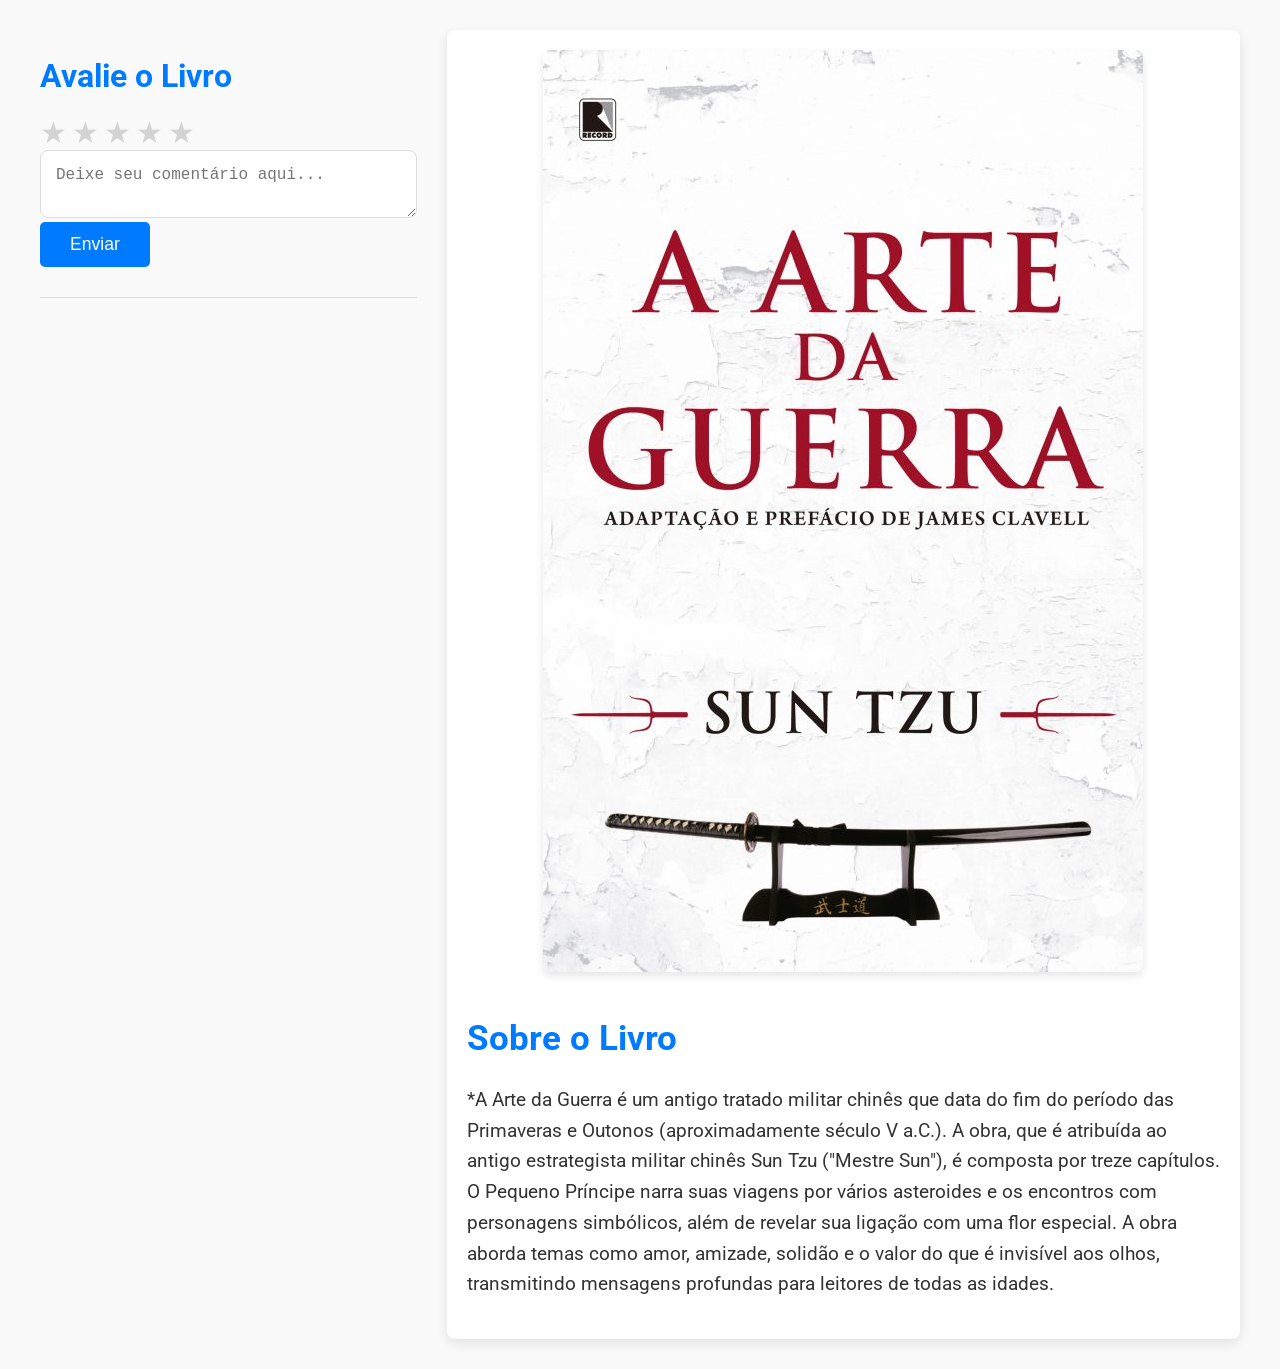
==== a-arte-da-guerra.html @ fa98f4a8 "Rename a-arte-da-guerra to a-arte-da-guerra.html" ====
<!DOCTYPE html>
<html lang="pt-BR">
<head>
  <meta charset="UTF-8">
  <title>Avaliação do Livro</title>
  <link href="https://fonts.googleapis.com/css2?family=Roboto:wght@400;500&family=Open+Sans:wght@400;600&display=swap" rel="stylesheet">
  <style>
    body {
      font-family: 'Roboto', sans-serif;
      margin: 0;
      padding: 0;
      background-color: #f9f9f9;
      color: #333;
    }

    /* Container for layout */
    .container {
      display: flex;
      justify-content: space-between;
      padding: 30px;
      margin-top: 20px;
      max-width: 1200px;
      margin: auto;
    }

    /* Left section - Comments */
    .left {
      flex: 1;
      margin-right: 30px;
    }

    .left h2 {
      font-size: 2em;
      margin-bottom: 20px;
      color: #007BFF;
    }

    .rating {
      display: flex;
      justify-content: flex-start;
      gap: 5px;
    }

    .rating input {
      display: none;
    }

    .rating label {
      font-size: 30px;
      color: lightgray;
      cursor: pointer;
      transition: color 0.3s ease;
    }

    .rating input:checked ~ label,
    .rating label:hover {
      color: gold;
    }

    .review-box textarea {
      width: 100%;
      padding: 15px;
      border: 1px solid #ddd;
      border-radius: 8px;
      font-size: 16px;
      resize: vertical;
      box-sizing: border-box;
    }

    .button {
      padding: 12px 30px;
      background-color: #007BFF;
      color: white;
      border: none;
      border-radius: 5px;
      cursor: pointer;
      font-size: 1.1em;
      transition: background-color 0.3s;
    }

    .button:hover {
      background-color: #0056b3;
    }

    /* Right section - Image and Description */
    .right {
      flex: 2;
      padding: 20px;
      background-color: white;
      border-radius: 8px;
      box-shadow: 0 4px 12px rgba(0, 0, 0, 0.1);
    }

    .book-image {
      text-align: center;
      margin-bottom: 20px;
    }

    .book-image img {
      max-width: 100%;
      border-radius: 8px;
      box-shadow: 0 4px 8px rgba(0, 0, 0, 0.1);
    }

    .book-description {
      font-size: 1.2em;
      line-height: 1.6;
    }

    .book-description h3 {
      font-size: 1.8em;
      margin-bottom: 10px;
      color: #007BFF;
    }

    .submitted-review {
      margin-top: 30px;
      border-top: 1px solid #ddd;
      padding-top: 20px;
    }
  </style>
</head>
<body>
  </div>

  <div class="container">
    <!-- Left Section: Comments and Reviews -->
    <div class="left">
      <h2>Avalie o Livro</h2>

      <div class="rating">
        <input type="radio" name="stars" id="estrela5" value="5"><label for="estrela5">&#9733;</label>
        <input type="radio" name="stars" id="estrela4" value="4"><label for="estrela4">&#9733;</label>
        <input type="radio" name="stars" id="estrela3" value="3"><label for="estrela3">&#9733;</label>
        <input type="radio" name="stars" id="estrela2" value="2"><label for="estrela2">&#9733;</label>
        <input type="radio" name="stars" id="estrela1" value="1"><label for="estrela1">&#9733;</label>
      </div>

      <div class="review-box">
        <textarea id="review" placeholder="Deixe seu comentário aqui..." required></textarea>
      </div>

      <button class="button" type="submit" id="submit-button">Enviar</button>

      <div class="submitted-review" id="submitted-review"></div>
    </div>

    <!-- Right Section: Image and Description -->
    <div class="right">
      <div class="book-image">
        <img src="aartedaguerra.jpeg" alt="A Arte da Guerra">
      </div>
      <div class="book-description">
        <h3>Sobre o Livro</h3>
        <p> *A Arte da Guerra é um antigo tratado militar chinês que data do fim do período das Primaveras e Outonos (aproximadamente século V a.C.). A obra, que é atribuída ao antigo estrategista militar chinês Sun Tzu ("Mestre Sun"), é composta por treze capítulos. O Pequeno Príncipe narra suas viagens por vários asteroides e os encontros com personagens simbólicos, além de revelar sua ligação com uma flor especial. A obra aborda temas como amor, amizade, solidão e o valor do que é invisível aos olhos, transmitindo mensagens profundas para leitores de todas as idades.
 </p>
      </div>
    </div>
  </div>

  <script>
    document.getElementById("submit-button").addEventListener("click", function(e) {
      e.preventDefault();

      const estrelas = document.querySelector('input[name="stars"]:checked');
      const comentario = document.getElementById("review").value;

      if (!estrelas) {
        alert("Por favor, dê uma nota ao livro.");
        return;
      }

      const reviewSection = document.getElementById("submitted-review");
      reviewSection.innerHTML = `
        <h3>Sua Avaliação Enviada:</h3>
        <p><strong>Nota:</strong> ${estrelas.value} estrela(s)</p>
        <p><strong>Comentário:</strong> ${comentario}</p>
      `;

      // Reset the form after submission
      document.getElementById("review").value = "";
      document.querySelector('input[name="stars"]:checked').checked = false;
    });
  </script>

</body>
</html>
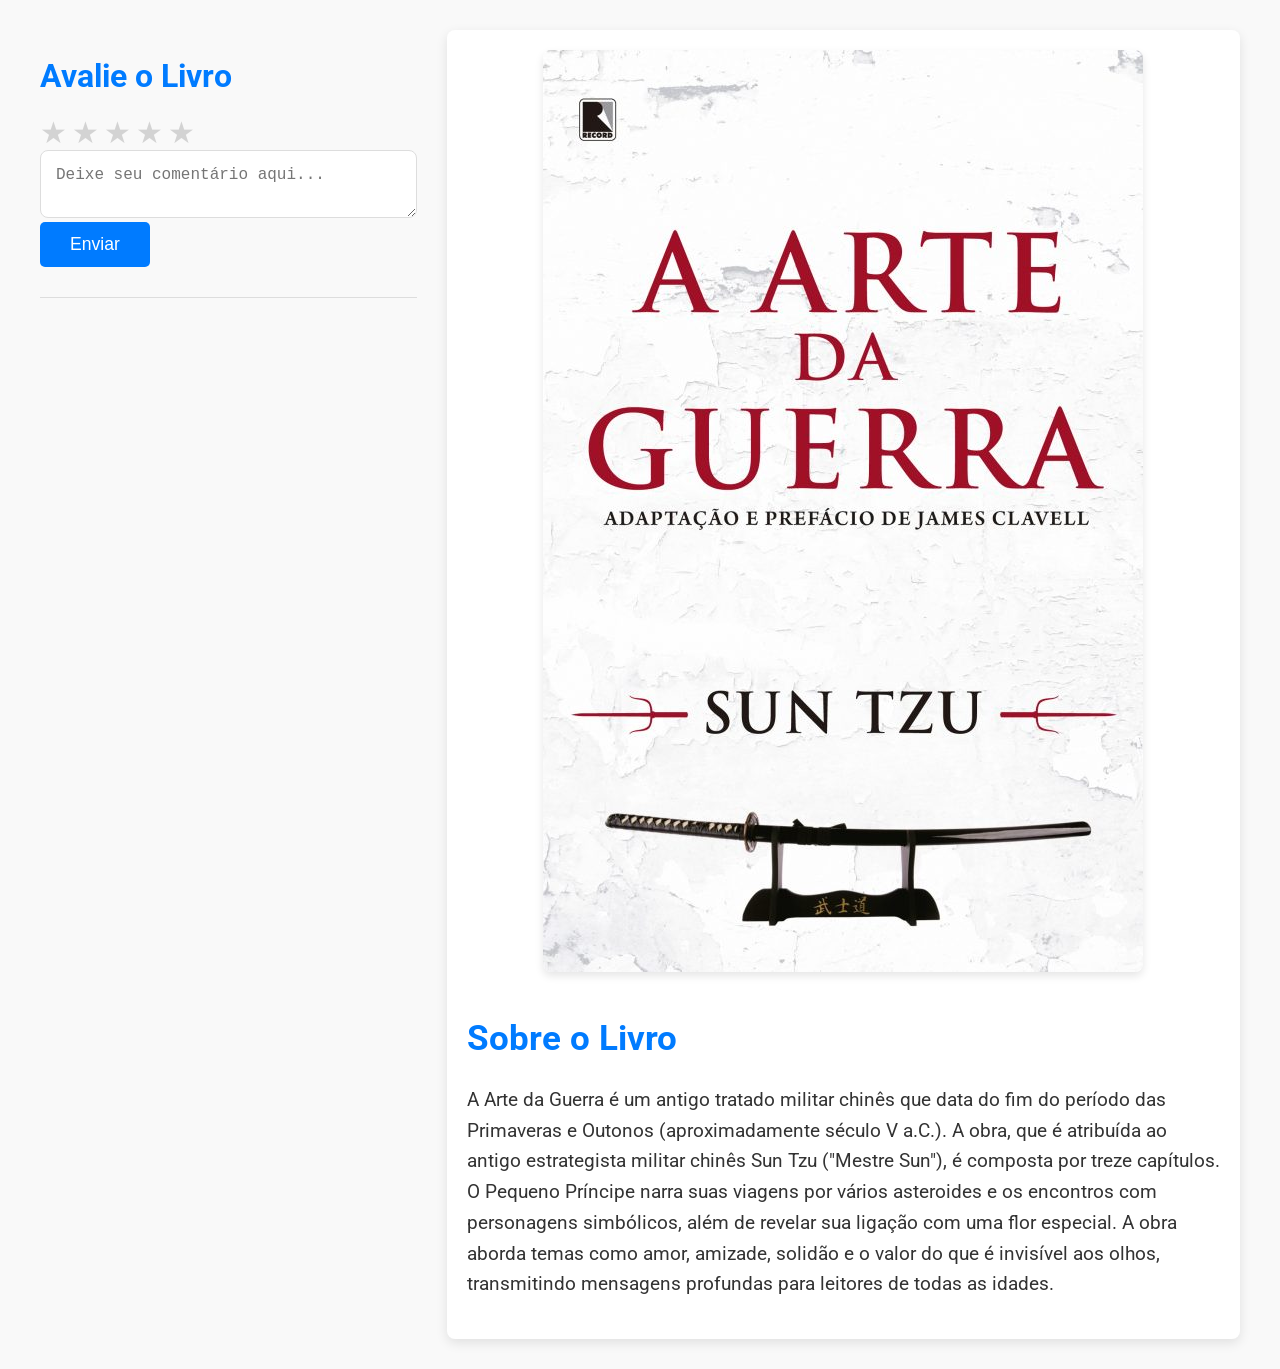
==== commit ebd7ff39: "Update a-arte-da-guerra.html" ====
--- a/a-arte-da-guerra.html
+++ b/a-arte-da-guerra.html
@@ -149,11 +149,11 @@
     <!-- Right Section: Image and Description -->
     <div class="right">
       <div class="book-image">
-        <img src="aartedaguerra.jpeg" alt="A Arte da Guerra">
+        <img src="aartedaguerra.png" alt="A Arte da Guerra">
       </div>
       <div class="book-description">
         <h3>Sobre o Livro</h3>
-        <p> *A Arte da Guerra é um antigo tratado militar chinês que data do fim do período das Primaveras e Outonos (aproximadamente século V a.C.). A obra, que é atribuída ao antigo estrategista militar chinês Sun Tzu ("Mestre Sun"), é composta por treze capítulos. O Pequeno Príncipe narra suas viagens por vários asteroides e os encontros com personagens simbólicos, além de revelar sua ligação com uma flor especial. A obra aborda temas como amor, amizade, solidão e o valor do que é invisível aos olhos, transmitindo mensagens profundas para leitores de todas as idades.
+        <p>A Arte da Guerra é um antigo tratado militar chinês que data do fim do período das Primaveras e Outonos (aproximadamente século V a.C.). A obra, que é atribuída ao antigo estrategista militar chinês Sun Tzu ("Mestre Sun"), é composta por treze capítulos. O Pequeno Príncipe narra suas viagens por vários asteroides e os encontros com personagens simbólicos, além de revelar sua ligação com uma flor especial. A obra aborda temas como amor, amizade, solidão e o valor do que é invisível aos olhos, transmitindo mensagens profundas para leitores de todas as idades.
  </p>
       </div>
     </div>
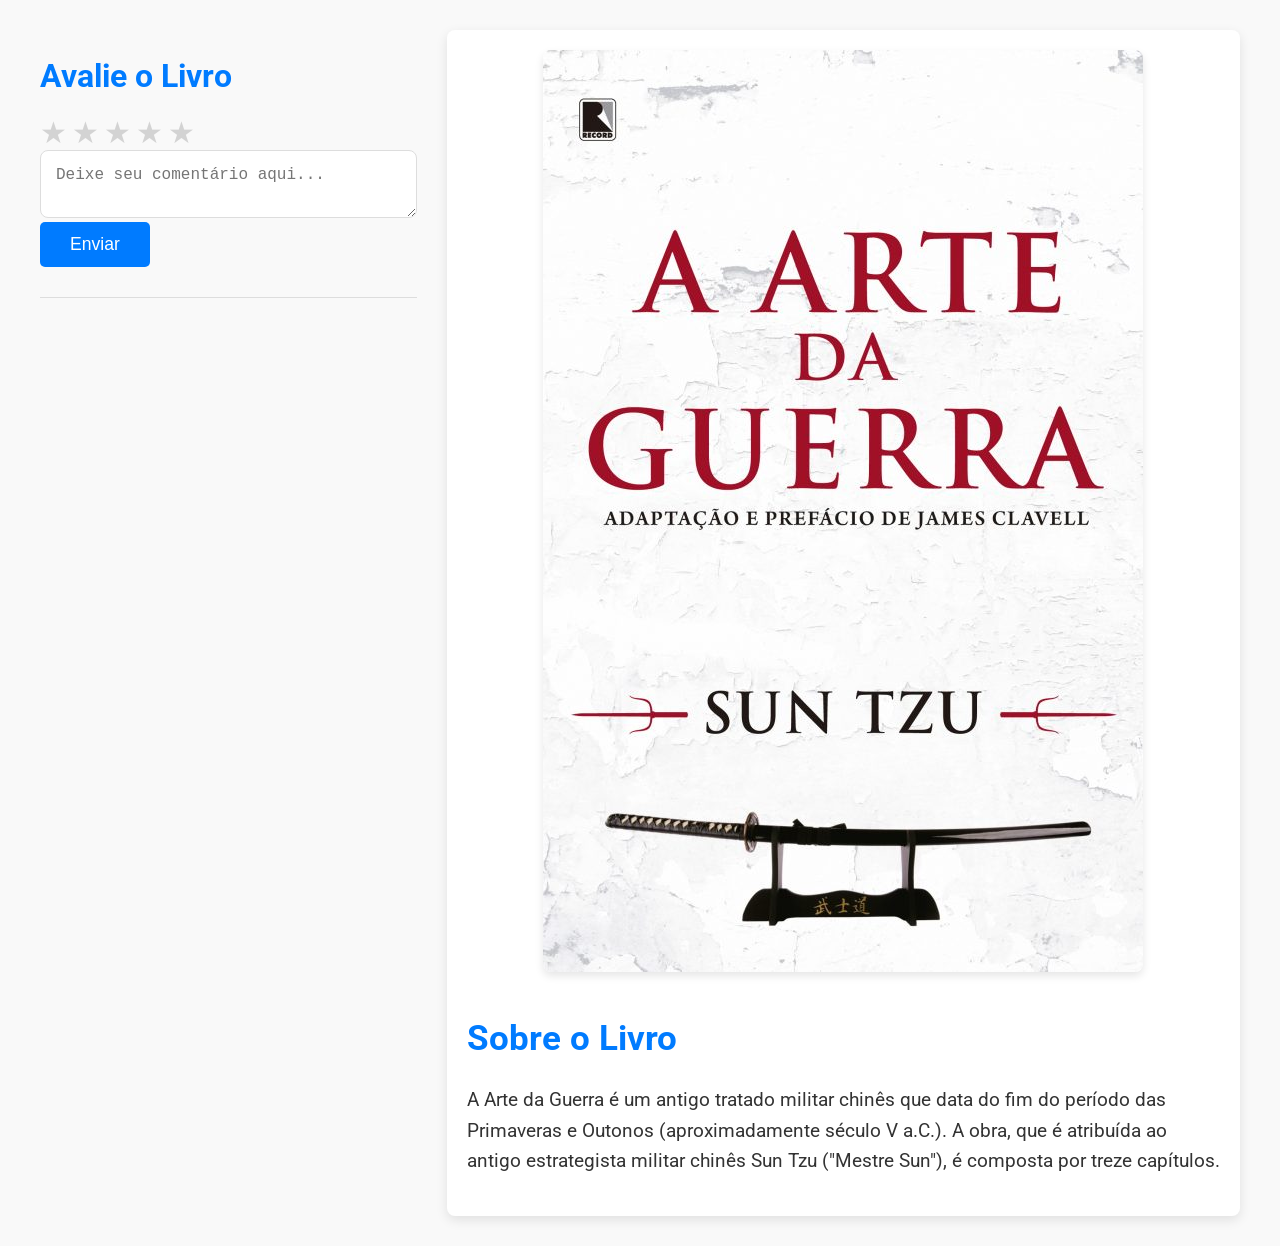
==== commit 7cde2e19: "Update a-arte-da-guerra.html" ====
--- a/a-arte-da-guerra.html
+++ b/a-arte-da-guerra.html
@@ -153,7 +153,7 @@
       </div>
       <div class="book-description">
         <h3>Sobre o Livro</h3>
-        <p>A Arte da Guerra é um antigo tratado militar chinês que data do fim do período das Primaveras e Outonos (aproximadamente século V a.C.). A obra, que é atribuída ao antigo estrategista militar chinês Sun Tzu ("Mestre Sun"), é composta por treze capítulos. O Pequeno Príncipe narra suas viagens por vários asteroides e os encontros com personagens simbólicos, além de revelar sua ligação com uma flor especial. A obra aborda temas como amor, amizade, solidão e o valor do que é invisível aos olhos, transmitindo mensagens profundas para leitores de todas as idades.
+        <p>A Arte da Guerra é um antigo tratado militar chinês que data do fim do período das Primaveras e Outonos (aproximadamente século V a.C.). A obra, que é atribuída ao antigo estrategista militar chinês Sun Tzu ("Mestre Sun"), é composta por treze capítulos. 
  </p>
       </div>
     </div>
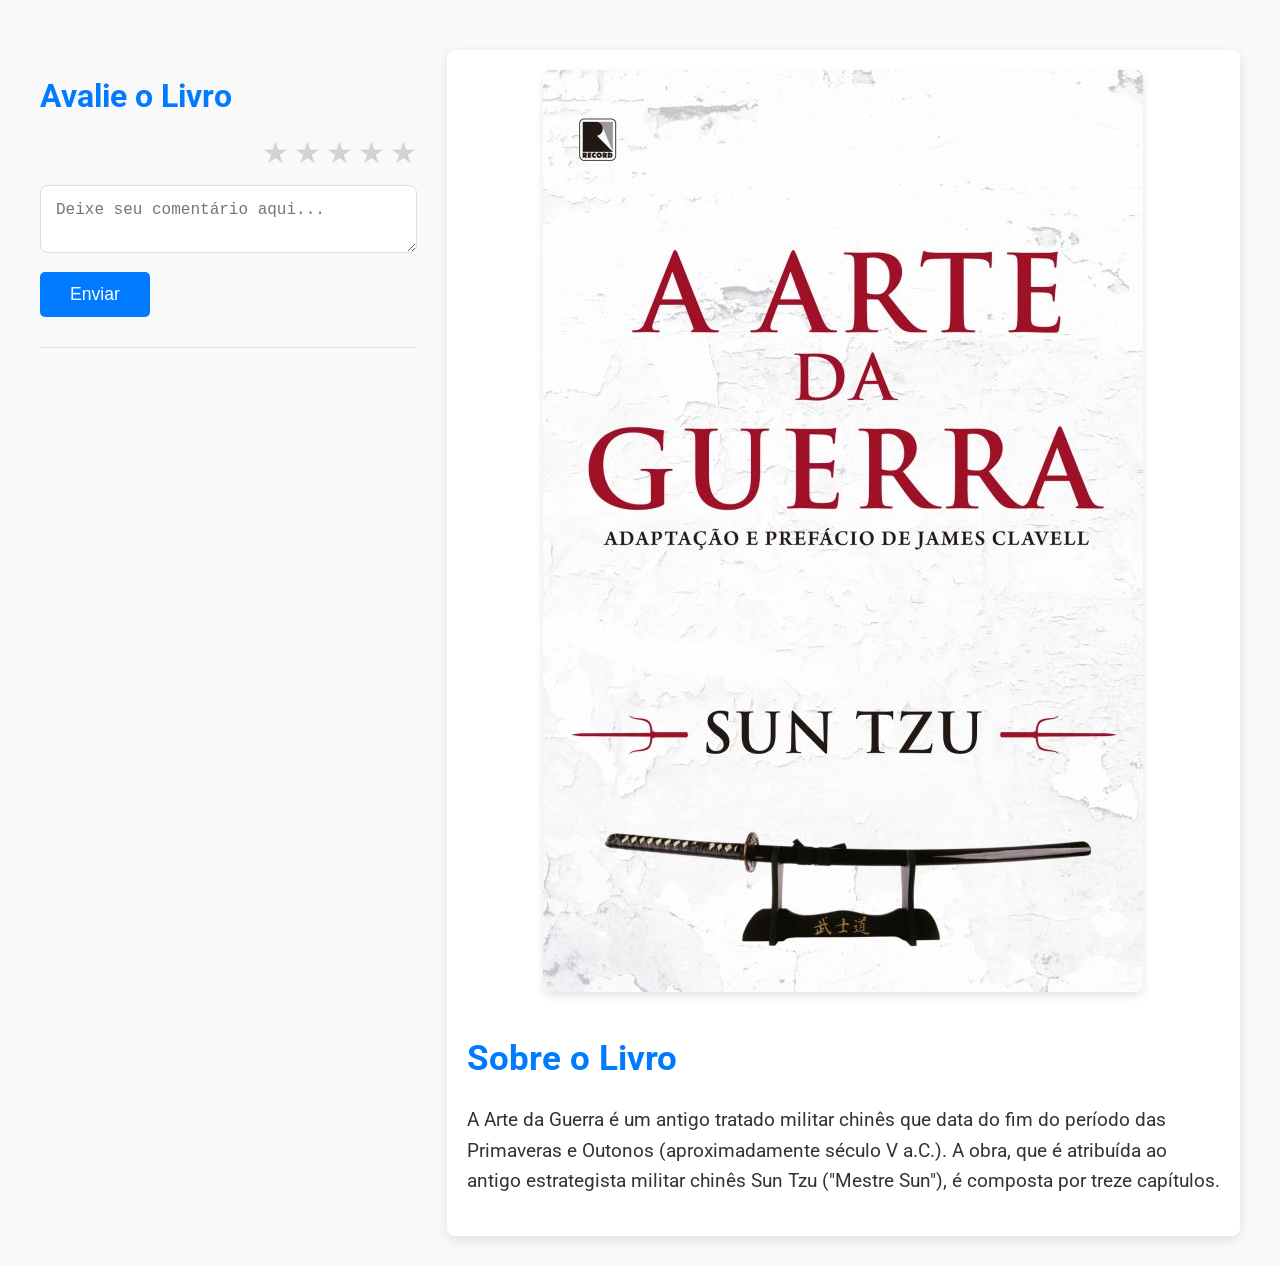
==== commit e4ecb504: "Update a-arte-da-guerra.html" ====
--- a/a-arte-da-guerra.html
+++ b/a-arte-da-guerra.html
@@ -1,4 +1,3 @@
-
 <!DOCTYPE html>
 <html lang="pt-BR">
 <head>
@@ -14,17 +13,15 @@
       color: #333;
     }
 
-    /* Container for layout */
     .container {
       display: flex;
       justify-content: space-between;
+      flex-wrap: wrap;
       padding: 30px;
-      margin-top: 20px;
+      margin: 20px auto 0;
       max-width: 1200px;
-      margin: auto;
     }
 
-    /* Left section - Comments */
     .left {
       flex: 1;
       margin-right: 30px;
@@ -40,6 +37,7 @@
       display: flex;
       justify-content: flex-start;
       gap: 5px;
+      direction: rtl;
     }
 
     .rating input {
@@ -53,8 +51,13 @@
       transition: color 0.3s ease;
     }
 
-    .rating input:checked ~ label,
-    .rating label:hover {
+    .rating label:hover,
+    .rating label:hover ~ label {
+      color: gold;
+    }
+
+    .rating input:checked + label,
+    .rating input:checked + label ~ label {
       color: gold;
     }
 
@@ -66,9 +69,11 @@
       font-size: 16px;
       resize: vertical;
       box-sizing: border-box;
+      margin-top: 15px;
     }
 
     .button {
+      margin-top: 15px;
       padding: 12px 30px;
       background-color: #007BFF;
       color: white;
@@ -83,7 +88,6 @@
       background-color: #0056b3;
     }
 
-    /* Right section - Image and Description */
     .right {
       flex: 2;
       padding: 20px;
@@ -122,7 +126,6 @@
   </style>
 </head>
 <body>
-  </div>
 
   <div class="container">
     <!-- Left Section: Comments and Reviews -->
@@ -153,8 +156,7 @@
       </div>
       <div class="book-description">
         <h3>Sobre o Livro</h3>
-        <p>A Arte da Guerra é um antigo tratado militar chinês que data do fim do período das Primaveras e Outonos (aproximadamente século V a.C.). A obra, que é atribuída ao antigo estrategista militar chinês Sun Tzu ("Mestre Sun"), é composta por treze capítulos. 
- </p>
+        <p>A Arte da Guerra é um antigo tratado militar chinês que data do fim do período das Primaveras e Outonos (aproximadamente século V a.C.). A obra, que é atribuída ao antigo estrategista militar chinês Sun Tzu ("Mestre Sun"), é composta por treze capítulos.</p>
       </div>
     </div>
   </div>
@@ -164,10 +166,15 @@
       e.preventDefault();
 
       const estrelas = document.querySelector('input[name="stars"]:checked');
-      const comentario = document.getElementById("review").value;
+      const comentario = document.getElementById("review").value.trim();
 
       if (!estrelas) {
         alert("Por favor, dê uma nota ao livro.");
+        return;
+      }
+
+      if (comentario === "") {
+        alert("Por favor, escreva um comentário.");
         return;
       }
 
@@ -178,11 +185,12 @@
         <p><strong>Comentário:</strong> ${comentario}</p>
       `;
 
-      // Reset the form after submission
+      // Reset form
       document.getElementById("review").value = "";
-      document.querySelector('input[name="stars"]:checked').checked = false;
+      estrelas.checked = false;
     });
   </script>
 
 </body>
 </html>
+
